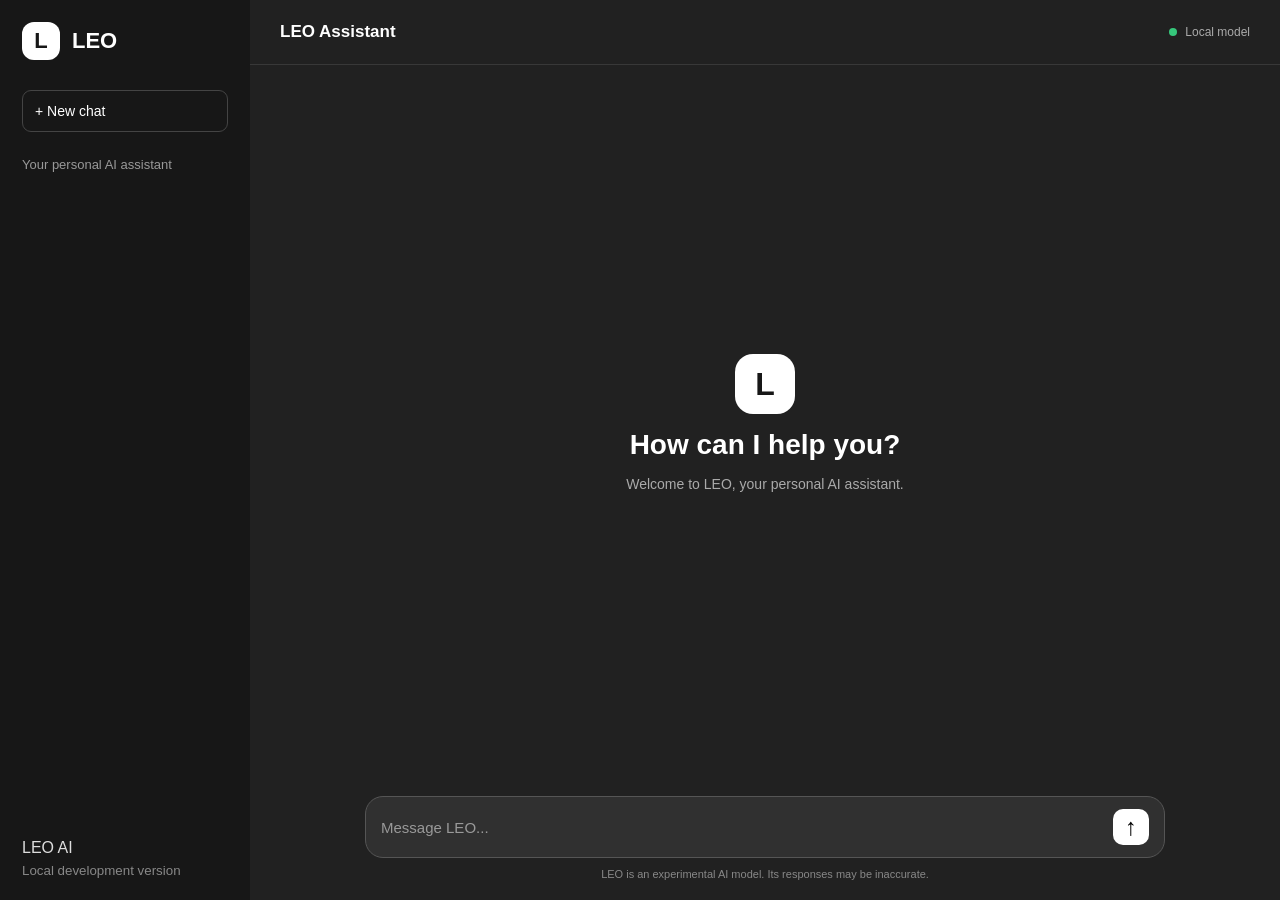
==== docs/index.html @ e342a11c "Publish LEO frontend with GitHub Pages" ====
<!DOCTYPE html>
<html lang="en">
<head>
    <meta charset="UTF-8">
    <meta name="viewport" content="width=device-width, initial-scale=1.0">

    <title>LEO AI Assistant</title>

    <link rel="stylesheet" href="style.css">
</head>

<body>

    <div class="app-container">

        <aside class="sidebar">
            <div class="brand">
                <div class="logo">L</div>
                <h2>LEO</h2>
            </div>

            <button id="new-chat" class="new-chat">
                + New chat
            </button>

            <div class="sidebar-info">
                Your personal AI assistant
            </div>

            <div class="sidebar-bottom">
                <span>LEO AI</span>
                <small>Local development version</small>
            </div>
        </aside>

        <main class="main-content">

            <header class="topbar">
                <h3>LEO Assistant</h3>
                <span class="status">
                    <span class="status-dot"></span>
                    Local model
                </span>
            </header>

            <section id="chat-messages" class="chat-messages">

                <div class="welcome-screen" id="welcome-screen">
                    <div class="welcome-logo">L</div>

                    <h1>How can I help you?</h1>

                    <p>
                        Welcome to LEO, your personal AI assistant.
                    </p>
                </div>

            </section>

            <footer class="chat-footer">

                <form id="chat-form" class="input-container">

                    <textarea
                        id="message-input"
                        placeholder="Message LEO..."
                        rows="1"
                        required
                    ></textarea>

                    <button type="submit" id="send-button">
                        ↑
                    </button>

                </form>

                <p class="disclaimer">
                    LEO is an experimental AI model.
                    Its responses may be inaccurate.
                </p>

            </footer>

        </main>

    </div>

    <script src="app.js"></script>

</body>
</html>
---- docs/style.css ----
* {
    margin: 0;
    padding: 0;
    box-sizing: border-box;
}

body {
    font-family: Arial, sans-serif;
    background: #212121;
    color: #ffffff;
    height: 100vh;
}

.app-container {
    display: flex;
    height: 100vh;
}

/* SIDEBAR */

.sidebar {
    width: 250px;
    background: #171717;
    padding: 22px;
    display: flex;
    flex-direction: column;
}

.brand {
    display: flex;
    align-items: center;
    gap: 12px;
    margin-bottom: 30px;
}

.logo,
.welcome-logo {
    width: 38px;
    height: 38px;
    background: #ffffff;
    color: #171717;
    border-radius: 12px;
    display: flex;
    justify-content: center;
    align-items: center;
    font-weight: bold;
    font-size: 22px;
}

.brand h2 {
    font-size: 22px;
}

.new-chat {
    padding: 12px;
    border: 1px solid #444;
    background: transparent;
    color: white;
    border-radius: 9px;
    cursor: pointer;
    text-align: left;
    font-size: 14px;
}

.new-chat:hover {
    background: #303030;
}

.sidebar-info {
    margin-top: 25px;
    color: #999;
    font-size: 13px;
}

.sidebar-bottom {
    margin-top: auto;
    display: flex;
    flex-direction: column;
    gap: 6px;
    color: #ddd;
}

.sidebar-bottom small {
    color: #888;
}

/* MAIN AREA */

.main-content {
    flex: 1;
    display: flex;
    flex-direction: column;
    min-width: 0;
}

.topbar {
    height: 65px;
    border-bottom: 1px solid #383838;
    display: flex;
    justify-content: space-between;
    align-items: center;
    padding: 0 30px;
}

.topbar h3 {
    font-size: 17px;
}

.status {
    color: #aaa;
    font-size: 12px;
    display: flex;
    align-items: center;
    gap: 8px;
}

.status-dot {
    width: 8px;
    height: 8px;
    background: #36c77b;
    border-radius: 50%;
}

/* CHAT MESSAGES */

.chat-messages {
    flex: 1;
    overflow-y: auto;
    padding: 35px 20px;
}

.welcome-screen {
    height: 100%;
    display: flex;
    flex-direction: column;
    justify-content: center;
    align-items: center;
    text-align: center;
    gap: 15px;
}

.welcome-logo {
    width: 60px;
    height: 60px;
    font-size: 32px;
    border-radius: 18px;
}

.welcome-screen h1 {
    font-size: 28px;
}

.welcome-screen p {
    color: #aaa;
    font-size: 14px;
}

/* MESSAGE BUBBLES */

.message-row {
    max-width: 800px;
    margin: 0 auto 25px;
    display: flex;
    gap: 14px;
}

.message-avatar {
    min-width: 34px;
    height: 34px;
    border-radius: 10px;
    background: #444;
    display: flex;
    justify-content: center;
    align-items: center;
    font-weight: bold;
}

.message-content {
    line-height: 1.7;
    white-space: pre-wrap;
    overflow-wrap: anywhere;
}

.message-role {
    font-weight: bold;
    margin-bottom: 5px;
}

/* INPUT AREA */

.chat-footer {
    padding: 15px 20px 20px;
}

.input-container {
    max-width: 800px;
    margin: auto;
    display: flex;
    align-items: center;
    gap: 12px;
    background: #303030;
    border: 1px solid #555;
    border-radius: 18px;
    padding: 12px 15px;
}

.input-container textarea {
    flex: 1;
    resize: none;
    border: none;
    outline: none;
    background: transparent;
    color: white;
    font-family: inherit;
    font-size: 15px;
    max-height: 140px;
}

.input-container textarea::placeholder {
    color: #999;
}

.input-container button {
    width: 36px;
    height: 36px;
    border: none;
    border-radius: 10px;
    background: white;
    color: black;
    font-size: 24px;
    cursor: pointer;
}

.input-container button:disabled {
    opacity: 0.5;
    cursor: not-allowed;
}

.disclaimer {
    color: #888;
    font-size: 11px;
    text-align: center;
    margin-top: 10px;
}

/* MOBILE */

@media (max-width: 650px) {
    .sidebar {
        display: none;
    }

    .topbar {
        padding: 0 18px;
    }

    .welcome-screen h1 {
        font-size: 23px;
    }
}
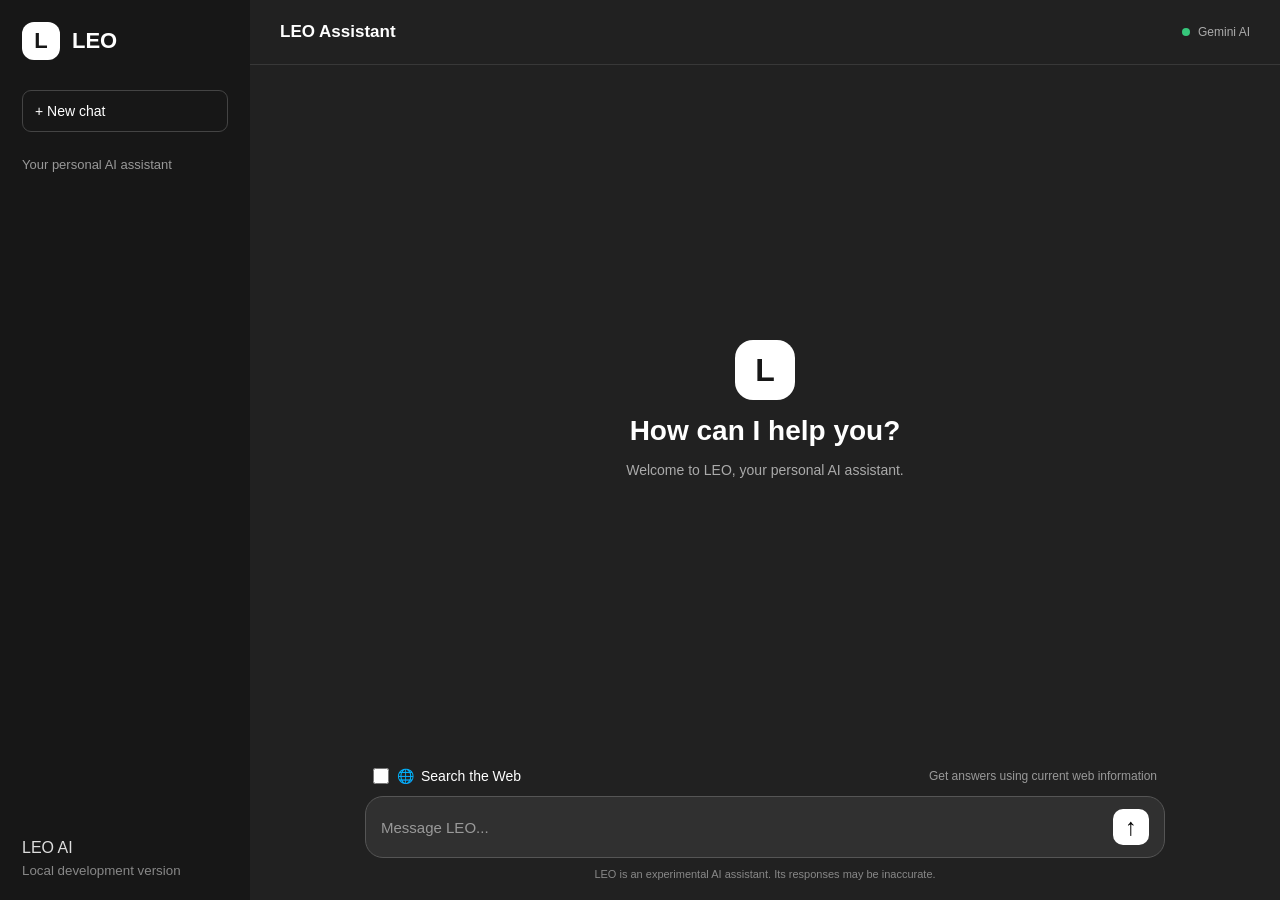
==== commit 2eff16ef: "added a search engine to analyse more" ====
--- a/docs/index.html
+++ b/docs/index.html
@@ -1,6 +1,7 @@
 
 <!DOCTYPE html>
 <html lang="en">
+
 <head>
     <meta charset="UTF-8">
     <meta name="viewport" content="width=device-width, initial-scale=1.0">
@@ -15,6 +16,7 @@
     <div class="app-container">
 
         <aside class="sidebar">
+
             <div class="brand">
                 <div class="logo">L</div>
                 <h2>LEO</h2>
@@ -32,21 +34,26 @@
                 <span>LEO AI</span>
                 <small>Local development version</small>
             </div>
+
         </aside>
 
         <main class="main-content">
 
             <header class="topbar">
+
                 <h3>LEO Assistant</h3>
+
                 <span class="status">
                     <span class="status-dot"></span>
-                    Local model
+                    Gemini AI
                 </span>
+
             </header>
 
             <section id="chat-messages" class="chat-messages">
 
                 <div class="welcome-screen" id="welcome-screen">
+
                     <div class="welcome-logo">L</div>
 
                     <h1>How can I help you?</h1>
@@ -54,11 +61,39 @@
                     <p>
                         Welcome to LEO, your personal AI assistant.
                     </p>
+
                 </div>
 
             </section>
 
             <footer class="chat-footer">
+
+                <!-- WEB SEARCH TOGGLE -->
+
+                <div class="search-option">
+
+                    <label class="search-toggle-label">
+
+                        <input
+                            type="checkbox"
+                            id="search-toggle"
+                        >
+
+                        <span class="search-toggle-text">
+                            <span class="search-icon">🌐</span>
+                            Search the Web
+                        </span>
+
+                    </label>
+
+                    <span class="search-description">
+                        Get answers using current web information
+                    </span>
+
+                </div>
+
+
+                <!-- CHAT INPUT -->
 
                 <form id="chat-form" class="input-container">
 
@@ -76,7 +111,7 @@
                 </form>
 
                 <p class="disclaimer">
-                    LEO is an experimental AI model.
+                    LEO is an experimental AI assistant.
                     Its responses may be inaccurate.
                 </p>
 
@@ -89,4 +124,5 @@
     <script src="app.js"></script>
 
 </body>
+
 </html>
--- a/docs/style.css
+++ b/docs/style.css
@@ -259,3 +259,73 @@
         font-size: 23px;
     }
 }
+
+/* WEB SEARCH OPTION */
+
+.search-option {
+    max-width: 800px;
+    margin: 0 auto 12px;
+    display: flex;
+    align-items: center;
+    justify-content: space-between;
+    gap: 12px;
+    padding: 0 8px;
+    flex-wrap: wrap;
+}
+
+.search-toggle-label {
+    display: inline-flex;
+    align-items: center;
+    gap: 8px;
+    cursor: pointer;
+    font-size: 14px;
+    font-weight: 500;
+}
+
+.search-toggle-label input {
+    width: 16px;
+    height: 16px;
+    accent-color: #ffffff;
+    cursor: pointer;
+}
+
+.search-toggle-text {
+    display: inline-flex;
+    align-items: center;
+    gap: 7px;
+}
+
+.search-description {
+    font-size: 12px;
+    color: #999;
+}
+
+/* WEB SEARCH SOURCES */
+
+.message-sources {
+    margin-top: 12px;
+    padding-top: 10px;
+    border-top: 1px solid #383838;
+    display: flex;
+    flex-direction: column;
+    gap: 6px;
+}
+
+.sources-heading {
+    font-size: 12px;
+    font-weight: 600;
+    color: #aaa;
+    margin-bottom: 2px;
+}
+
+.source-link {
+    font-size: 13px;
+    color: #ccc;
+    text-decoration: none;
+    overflow-wrap: anywhere;
+}
+
+.source-link:hover {
+    color: #ffffff;
+    text-decoration: underline;
+}
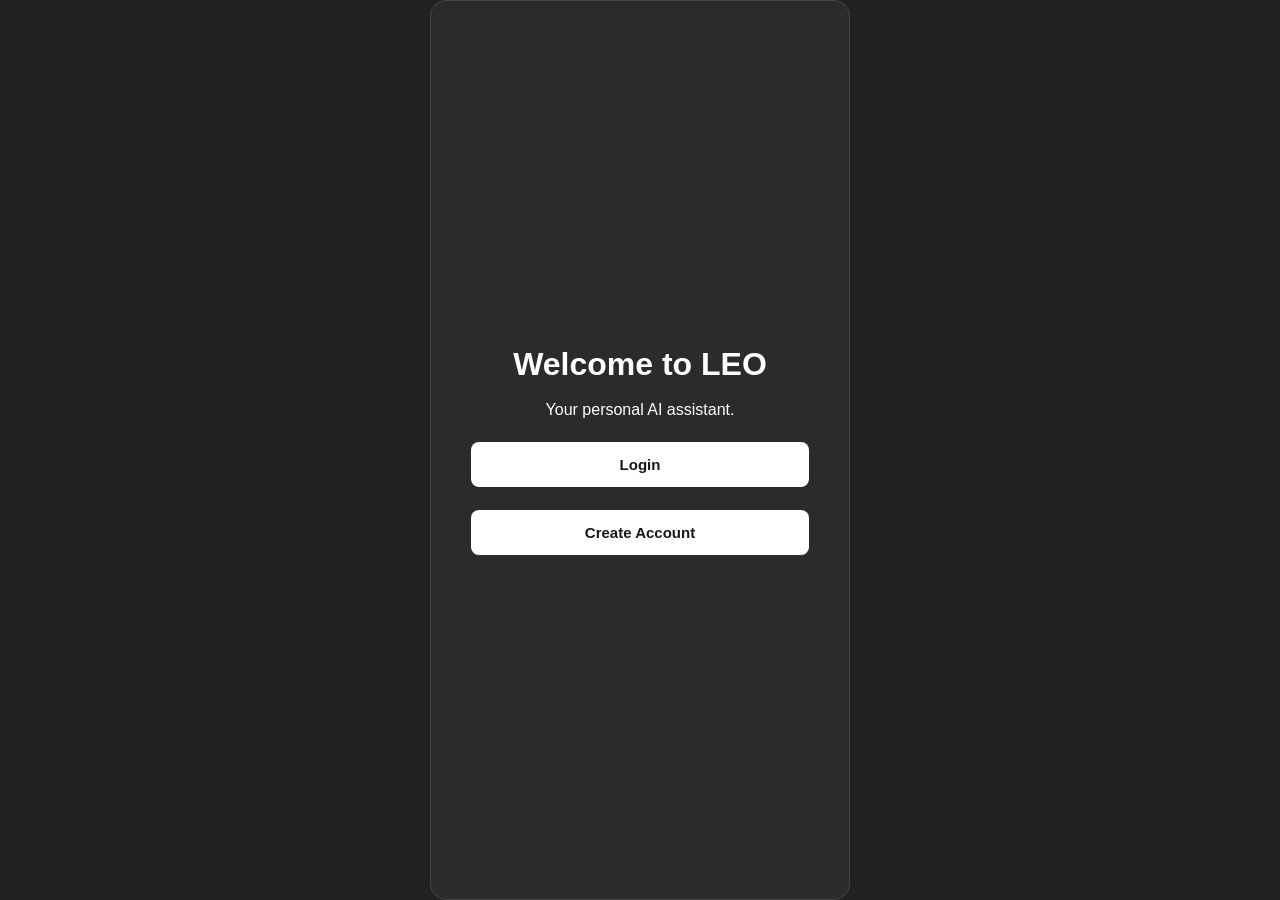
==== commit 0ae33652: "feat(auth): add user registration and session database model" ====
--- a/docs/index.html
+++ b/docs/index.html
@@ -1,128 +1,19 @@
 
 <!DOCTYPE html>
 <html lang="en">
-
 <head>
     <meta charset="UTF-8">
     <meta name="viewport" content="width=device-width, initial-scale=1.0">
+    <title>Welcome to LEO</title>
+    <link rel="stylesheet" href="auth.css">
+</head>
+<body>
+    <main class="auth-container">
+        <h1>Welcome to LEO</h1>
+        <p>Your personal AI assistant.</p>
 
-    <title>LEO AI Assistant</title>
-
-    <link rel="stylesheet" href="style.css">
-</head>
-
-<body>
-
-    <div class="app-container">
-
-        <aside class="sidebar">
-
-            <div class="brand">
-                <div class="logo">L</div>
-                <h2>LEO</h2>
-            </div>
-
-            <button id="new-chat" class="new-chat">
-                + New chat
-            </button>
-
-            <div class="sidebar-info">
-                Your personal AI assistant
-            </div>
-
-            <div class="sidebar-bottom">
-                <span>LEO AI</span>
-                <small>Local development version</small>
-            </div>
-
-        </aside>
-
-        <main class="main-content">
-
-            <header class="topbar">
-
-                <h3>LEO Assistant</h3>
-
-                <span class="status">
-                    <span class="status-dot"></span>
-                    Gemini AI
-                </span>
-
-            </header>
-
-            <section id="chat-messages" class="chat-messages">
-
-                <div class="welcome-screen" id="welcome-screen">
-
-                    <div class="welcome-logo">L</div>
-
-                    <h1>How can I help you?</h1>
-
-                    <p>
-                        Welcome to LEO, your personal AI assistant.
-                    </p>
-
-                </div>
-
-            </section>
-
-            <footer class="chat-footer">
-
-                <!-- WEB SEARCH TOGGLE -->
-
-                <div class="search-option">
-
-                    <label class="search-toggle-label">
-
-                        <input
-                            type="checkbox"
-                            id="search-toggle"
-                        >
-
-                        <span class="search-toggle-text">
-                            <span class="search-icon">🌐</span>
-                            Search the Web
-                        </span>
-
-                    </label>
-
-                    <span class="search-description">
-                        Get answers using current web information
-                    </span>
-
-                </div>
-
-
-                <!-- CHAT INPUT -->
-
-                <form id="chat-form" class="input-container">
-
-                    <textarea
-                        id="message-input"
-                        placeholder="Message LEO..."
-                        rows="1"
-                        required
-                    ></textarea>
-
-                    <button type="submit" id="send-button">
-                        ↑
-                    </button>
-
-                </form>
-
-                <p class="disclaimer">
-                    LEO is an experimental AI assistant.
-                    Its responses may be inaccurate.
-                </p>
-
-            </footer>
-
-        </main>
-
-    </div>
-
-    <script src="app.js"></script>
-
+        <a class="auth-button" href="login.html">Login</a>
+        <a class="auth-button" href="signup.html">Create Account</a>
+    </main>
 </body>
-
 </html>
--- a/docs/auth.css
+++ b/docs/auth.css
@@ -0,0 +1,217 @@
+
+/* =================================
+   LEO AUTHENTICATION PAGES
+================================= */
+
+* {
+    margin: 0;
+    padding: 0;
+    box-sizing: border-box;
+}
+
+body {
+    font-family: Arial, sans-serif;
+    background: #212121;
+    color: #ffffff;
+    min-height: 100vh;
+}
+
+.auth-container {
+    min-height: 100vh;
+    display: flex;
+    justify-content: center;
+    align-items: center;
+    padding: 25px;
+}
+
+.auth-card {
+    width: 100%;
+    max-width: 420px;
+    background: #171717;
+    border: 1px solid #383838;
+    border-radius: 16px;
+    padding: 35px;
+}
+
+.auth-brand {
+    display: flex;
+    align-items: center;
+    justify-content: center;
+    gap: 12px;
+    margin-bottom: 30px;
+}
+
+.auth-logo {
+    width: 42px;
+    height: 42px;
+    background: #ffffff;
+    color: #171717;
+    border-radius: 12px;
+    display: flex;
+    align-items: center;
+    justify-content: center;
+    font-size: 24px;
+    font-weight: bold;
+}
+
+.auth-brand h1 {
+    font-size: 25px;
+}
+
+.auth-heading {
+    text-align: center;
+    margin-bottom: 28px;
+}
+
+.auth-heading h2 {
+    font-size: 24px;
+    margin-bottom: 9px;
+}
+
+.auth-heading p {
+    color: #999999;
+    font-size: 14px;
+    line-height: 1.5;
+}
+
+.auth-form {
+    display: flex;
+    flex-direction: column;
+    gap: 17px;
+}
+
+.form-group {
+    display: flex;
+    flex-direction: column;
+    gap: 8px;
+}
+
+.form-group label {
+    font-size: 13px;
+    color: #dddddd;
+}
+
+.form-group input {
+    width: 100%;
+    padding: 13px 14px;
+    background: #262626;
+    border: 1px solid #454545;
+    border-radius: 9px;
+    outline: none;
+    color: #ffffff;
+    font-size: 14px;
+}
+
+.form-group input:focus {
+    border-color: #ffffff;
+}
+
+.form-group input::placeholder {
+    color: #777777;
+}
+
+.auth-button {
+    width: 100%;
+    padding: 14px;
+    margin-top: 5px;
+    background: #ffffff;
+    color: #171717;
+    border: none;
+    border-radius: 9px;
+    font-size: 15px;
+    font-weight: bold;
+    cursor: pointer;
+}
+
+.auth-button:hover {
+    background: #dddddd;
+}
+
+.auth-switch {
+    text-align: center;
+    margin-top: 23px;
+    font-size: 13px;
+    color: #999999;
+}
+
+.auth-switch a {
+    color: #ffffff;
+    text-decoration: none;
+    font-weight: bold;
+}
+
+.auth-switch a:hover {
+    text-decoration: underline;
+}
+
+.auth-message {
+    font-size: 13px;
+    text-align: center;
+    color: #ff8585;
+    min-height: 16px;
+}
+
+.auth-footer {
+    text-align: center;
+    color: #777777;
+    font-size: 11px;
+    margin-top: 25px;
+}
+
+@media (max-width: 480px) {
+    .auth-card {
+        padding: 25px 20px;
+    }
+}
+
+/* WELCOME PAGE + AUTH PAGE LAYOUT FIX */
+
+* {
+    box-sizing: border-box;
+}
+
+body {
+    min-height: 100vh;
+    margin: 0;
+    display: flex;
+    justify-content: center;
+    align-items: center;
+    background: #212121;
+    color: white;
+    font-family: Arial, sans-serif;
+}
+
+.auth-container {
+    width: min(420px, 90%);
+    padding: 40px;
+    display: flex;
+    flex-direction: column;
+    align-items: stretch;
+    gap: 18px;
+    background: #2b2b2b;
+    border: 1px solid #444;
+    border-radius: 16px;
+}
+
+.auth-container h1,
+.auth-container p {
+    text-align: center;
+    margin: 0;
+}
+
+.auth-button {
+    display: block;
+    width: 100%;
+    padding: 14px;
+    text-align: center;
+    text-decoration: none;
+    background: #ffffff;
+    color: #171717;
+    border-radius: 8px;
+    font-weight: bold;
+    cursor: pointer;
+}
+
+.auth-button:hover {
+    background: #dddddd;
+}
